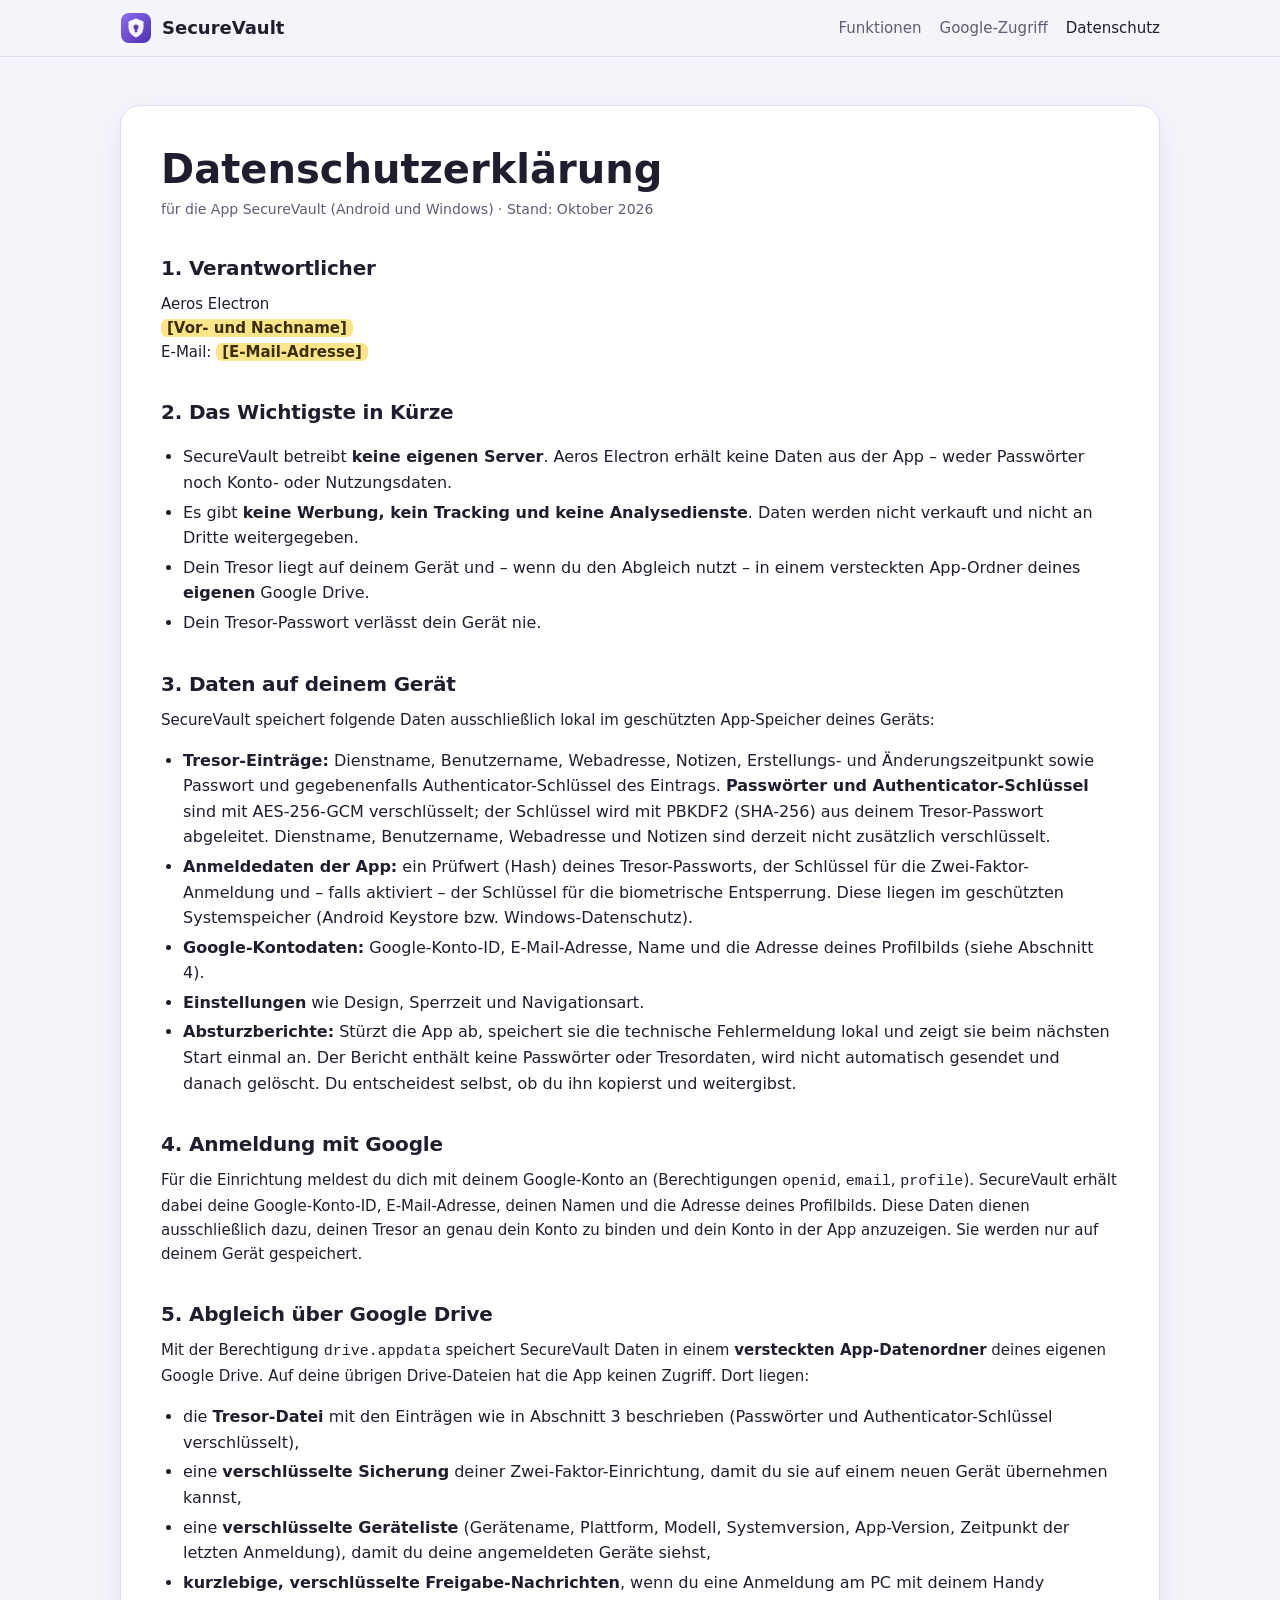
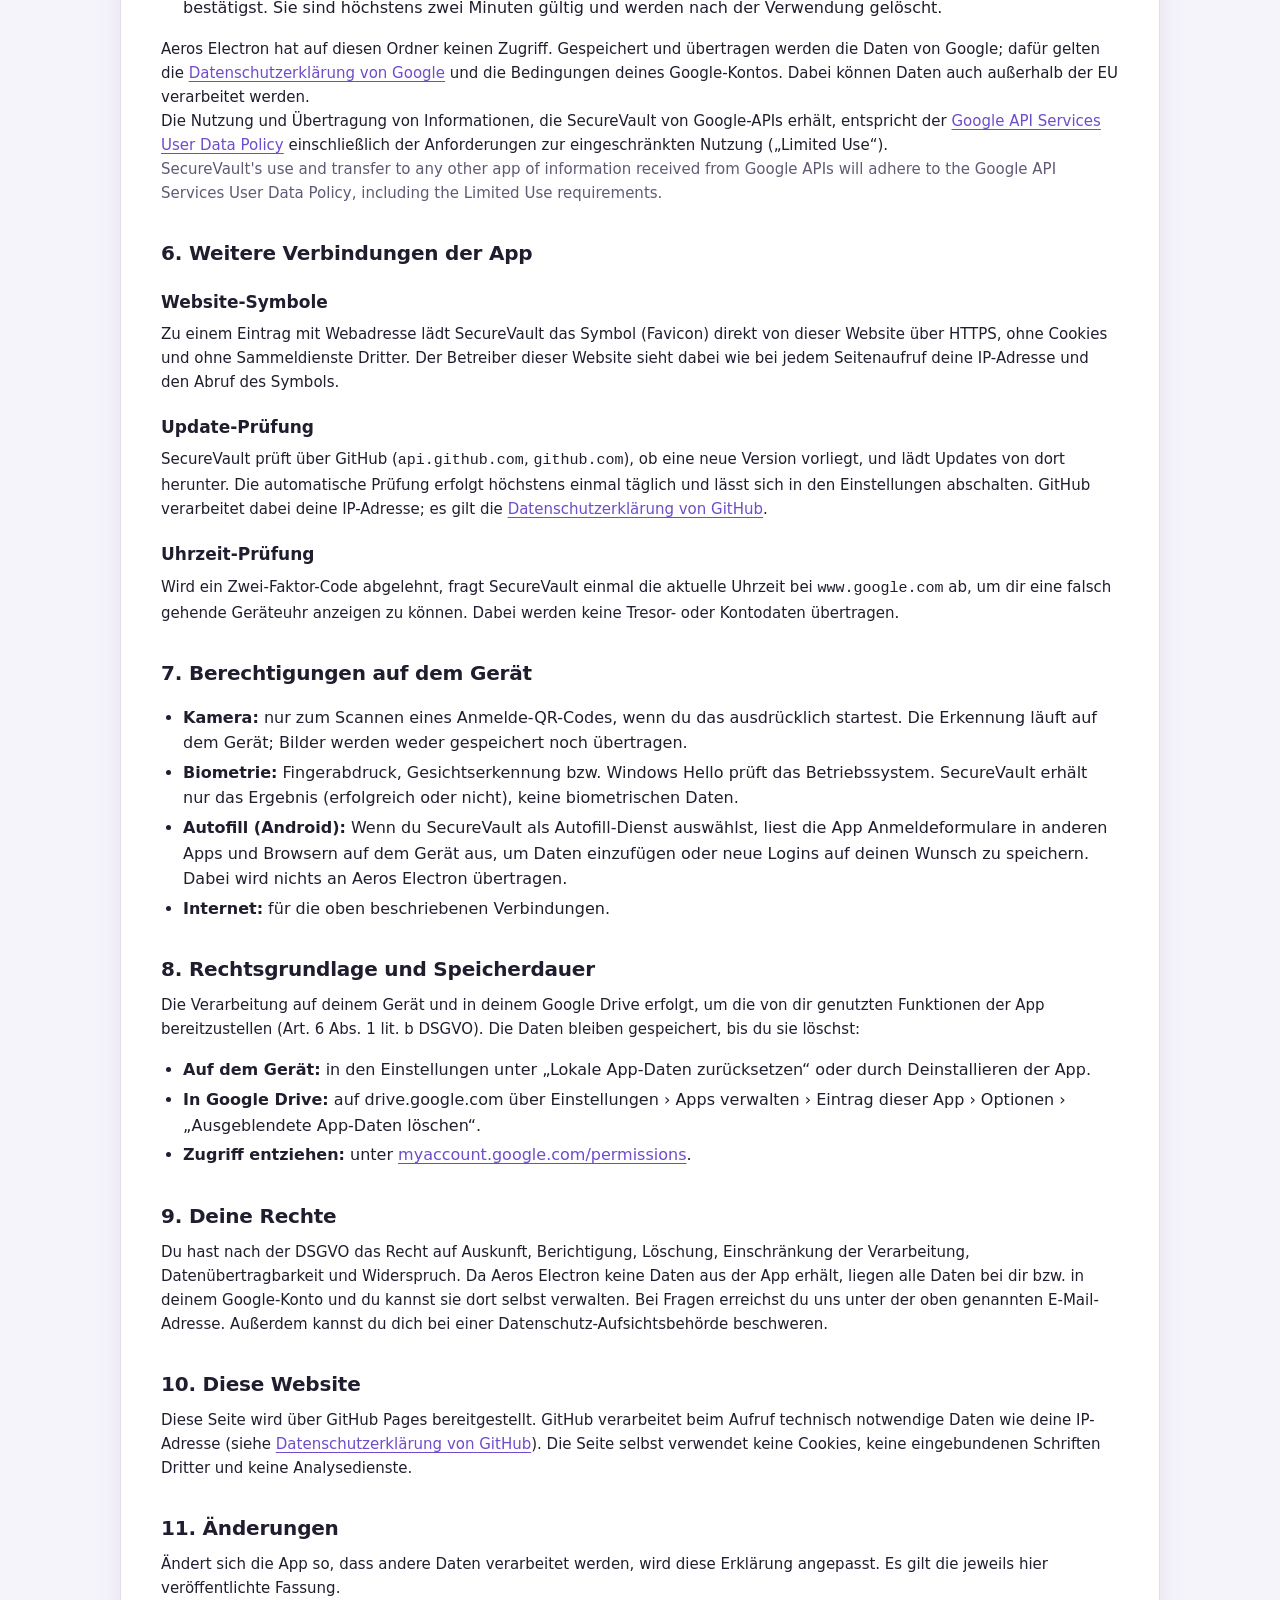
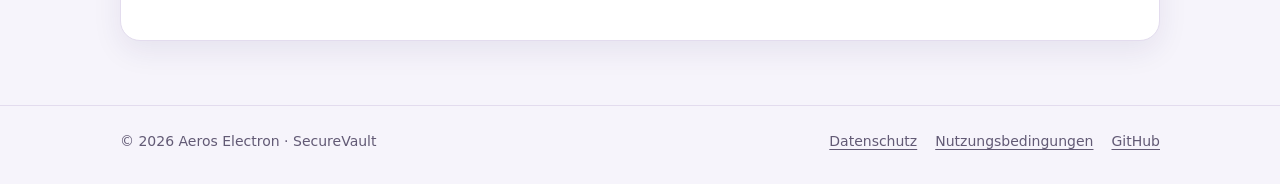
==== datenschutz.html @ 795720b9 "Add files via upload" ====
<!doctype html>
<html lang="de">
<head>
  <meta charset="utf-8">
  <meta name="viewport" content="width=device-width, initial-scale=1">
  <title>Datenschutzerklärung – SecureVault</title>
  <meta name="description" content="Datenschutzerklärung für die App SecureVault von Aeros Electron (Android und Windows).">
  <link rel="stylesheet" href="style.css">
</head>
<body>
  <header class="top">
    <div class="wrap">
      <a class="brand" href="./">
        <svg viewBox="0 0 64 64" aria-hidden="true">
          <defs><linearGradient id="g" x1="0" y1="0" x2="1" y2="1"><stop offset="0" stop-color="#8f6bf0"/><stop offset="1" stop-color="#4d2fae"/></linearGradient></defs>
          <rect x="2" y="2" width="60" height="60" rx="16" fill="url(#g)"/>
          <path d="M32 13 47 19v11c0 10-6.3 17.6-15 21-8.7-3.4-15-11-15-21V19z" fill="#fff" opacity=".95"/>
          <circle cx="32" cy="30" r="5" fill="#5a3bc2"/><rect x="29.5" y="32" width="5" height="9" rx="2.5" fill="#5a3bc2"/>
        </svg>
        SecureVault
      </a>
      <nav class="nav" aria-label="Hauptnavigation">
        <a href="./#funktionen">Funktionen</a>
        <a href="./#google">Google-Zugriff</a>
        <a href="datenschutz.html" aria-current="page">Datenschutz</a>
      </nav>
    </div>
  </header>

  <main class="wrap doc">
    <article class="card">
      <h1>Datenschutzerklärung</h1>
      <p class="stand">für die App SecureVault (Android und Windows) · Stand: Oktober 2026</p>

      <h2>1. Verantwortlicher</h2>
      <p>Aeros Electron<br>
        <span class="fill">[Vor- und Nachname]</span><br>
        E-Mail: <span class="fill">[E-Mail-Adresse]</span></p>

      <h2>2. Das Wichtigste in Kürze</h2>
      <ul>
        <li>SecureVault betreibt <strong>keine eigenen Server</strong>. Aeros Electron erhält keine Daten aus der App –
          weder Passwörter noch Konto- oder Nutzungsdaten.</li>
        <li>Es gibt <strong>keine Werbung, kein Tracking und keine Analysedienste</strong>. Daten werden nicht verkauft
          und nicht an Dritte weitergegeben.</li>
        <li>Dein Tresor liegt auf deinem Gerät und – wenn du den Abgleich nutzt – in einem versteckten App-Ordner
          deines <strong>eigenen</strong> Google Drive.</li>
        <li>Dein Tresor-Passwort verlässt dein Gerät nie.</li>
      </ul>

      <h2>3. Daten auf deinem Gerät</h2>
      <p>SecureVault speichert folgende Daten ausschließlich lokal im geschützten App-Speicher deines Geräts:</p>
      <ul>
        <li><strong>Tresor-Einträge:</strong> Dienstname, Benutzername, Webadresse, Notizen, Erstellungs- und
          Änderungszeitpunkt sowie Passwort und gegebenenfalls Authenticator-Schlüssel des Eintrags.
          <strong>Passwörter und Authenticator-Schlüssel</strong> sind mit AES-256-GCM verschlüsselt; der Schlüssel wird
          mit PBKDF2 (SHA-256) aus deinem Tresor-Passwort abgeleitet. Dienstname, Benutzername, Webadresse und Notizen
          sind derzeit nicht zusätzlich verschlüsselt.</li>
        <li><strong>Anmeldedaten der App:</strong> ein Prüfwert (Hash) deines Tresor-Passworts, der Schlüssel für die
          Zwei-Faktor-Anmeldung und – falls aktiviert – der Schlüssel für die biometrische Entsperrung. Diese liegen im
          geschützten Systemspeicher (Android Keystore bzw. Windows-Datenschutz).</li>
        <li><strong>Google-Kontodaten:</strong> Google-Konto-ID, E-Mail-Adresse, Name und die Adresse deines Profilbilds
          (siehe Abschnitt 4).</li>
        <li><strong>Einstellungen</strong> wie Design, Sperrzeit und Navigationsart.</li>
        <li><strong>Absturzberichte:</strong> Stürzt die App ab, speichert sie die technische Fehlermeldung lokal und
          zeigt sie beim nächsten Start einmal an. Der Bericht enthält keine Passwörter oder Tresordaten, wird nicht
          automatisch gesendet und danach gelöscht. Du entscheidest selbst, ob du ihn kopierst und weitergibst.</li>
      </ul>

      <h2>4. Anmeldung mit Google</h2>
      <p>Für die Einrichtung meldest du dich mit deinem Google-Konto an (Berechtigungen <code>openid</code>,
        <code>email</code>, <code>profile</code>). SecureVault erhält dabei deine Google-Konto-ID, E-Mail-Adresse,
        deinen Namen und die Adresse deines Profilbilds. Diese Daten dienen ausschließlich dazu, deinen Tresor an genau
        dein Konto zu binden und dein Konto in der App anzuzeigen. Sie werden nur auf deinem Gerät gespeichert.</p>

      <h2>5. Abgleich über Google Drive</h2>
      <p>Mit der Berechtigung <code>drive.appdata</code> speichert SecureVault Daten in einem <strong>versteckten
        App-Datenordner</strong> deines eigenen Google Drive. Auf deine übrigen Drive-Dateien hat die App keinen Zugriff.
        Dort liegen:</p>
      <ul>
        <li>die <strong>Tresor-Datei</strong> mit den Einträgen wie in Abschnitt 3 beschrieben (Passwörter und
          Authenticator-Schlüssel verschlüsselt),</li>
        <li>eine <strong>verschlüsselte Sicherung</strong> deiner Zwei-Faktor-Einrichtung, damit du sie auf einem neuen
          Gerät übernehmen kannst,</li>
        <li>eine <strong>verschlüsselte Geräteliste</strong> (Gerätename, Plattform, Modell, Systemversion, App-Version,
          Zeitpunkt der letzten Anmeldung), damit du deine angemeldeten Geräte siehst,</li>
        <li><strong>kurzlebige, verschlüsselte Freigabe-Nachrichten</strong>, wenn du eine Anmeldung am PC mit deinem Handy
          bestätigst. Sie sind höchstens zwei Minuten gültig und werden nach der Verwendung gelöscht.</li>
      </ul>
      <p>Aeros Electron hat auf diesen Ordner keinen Zugriff. Gespeichert und übertragen werden die Daten von Google;
        dafür gelten die <a href="https://policies.google.com/privacy?hl=de">Datenschutzerklärung von Google</a> und die
        Bedingungen deines Google-Kontos. Dabei können Daten auch außerhalb der EU verarbeitet werden.</p>
      <p>Die Nutzung und Übertragung von Informationen, die SecureVault von Google-APIs erhält, entspricht der
        <a href="https://developers.google.com/terms/api-services-user-data-policy">Google API Services User Data Policy</a>
        einschließlich der Anforderungen zur eingeschränkten Nutzung („Limited Use“).</p>
      <p class="muted" lang="en">SecureVault's use and transfer to any other app of information received from Google APIs
        will adhere to the Google API Services User Data Policy, including the Limited Use requirements.</p>

      <h2>6. Weitere Verbindungen der App</h2>
      <h3>Website-Symbole</h3>
      <p>Zu einem Eintrag mit Webadresse lädt SecureVault das Symbol (Favicon) direkt von dieser Website über HTTPS,
        ohne Cookies und ohne Sammeldienste Dritter. Der Betreiber dieser Website sieht dabei wie bei jedem Seitenaufruf
        deine IP-Adresse und den Abruf des Symbols.</p>
      <h3>Update-Prüfung</h3>
      <p>SecureVault prüft über GitHub (<code>api.github.com</code>, <code>github.com</code>), ob eine neue Version
        vorliegt, und lädt Updates von dort herunter. Die automatische Prüfung erfolgt höchstens einmal täglich und lässt
        sich in den Einstellungen abschalten. GitHub verarbeitet dabei deine IP-Adresse; es gilt die
        <a href="https://docs.github.com/de/site-policy/privacy-policies/github-general-privacy-statement">Datenschutzerklärung von GitHub</a>.</p>
      <h3>Uhrzeit-Prüfung</h3>
      <p>Wird ein Zwei-Faktor-Code abgelehnt, fragt SecureVault einmal die aktuelle Uhrzeit bei
        <code>www.google.com</code> ab, um dir eine falsch gehende Geräteuhr anzeigen zu können. Dabei werden keine
        Tresor- oder Kontodaten übertragen.</p>

      <h2>7. Berechtigungen auf dem Gerät</h2>
      <ul>
        <li><strong>Kamera:</strong> nur zum Scannen eines Anmelde-QR-Codes, wenn du das ausdrücklich startest.
          Die Erkennung läuft auf dem Gerät; Bilder werden weder gespeichert noch übertragen.</li>
        <li><strong>Biometrie:</strong> Fingerabdruck, Gesichtserkennung bzw. Windows Hello prüft das Betriebssystem.
          SecureVault erhält nur das Ergebnis (erfolgreich oder nicht), keine biometrischen Daten.</li>
        <li><strong>Autofill (Android):</strong> Wenn du SecureVault als Autofill-Dienst auswählst, liest die App
          Anmeldeformulare in anderen Apps und Browsern auf dem Gerät aus, um Daten einzufügen oder neue Logins auf
          deinen Wunsch zu speichern. Dabei wird nichts an Aeros Electron übertragen.</li>
        <li><strong>Internet:</strong> für die oben beschriebenen Verbindungen.</li>
      </ul>

      <h2>8. Rechtsgrundlage und Speicherdauer</h2>
      <p>Die Verarbeitung auf deinem Gerät und in deinem Google Drive erfolgt, um die von dir genutzten Funktionen der App
        bereitzustellen (Art. 6 Abs. 1 lit. b DSGVO). Die Daten bleiben gespeichert, bis du sie löschst:</p>
      <ul>
        <li><strong>Auf dem Gerät:</strong> in den Einstellungen unter „Lokale App-Daten zurücksetzen“ oder durch Deinstallieren der App.</li>
        <li><strong>In Google Drive:</strong> auf drive.google.com über Einstellungen › Apps verwalten › Eintrag dieser App ›
          Optionen › „Ausgeblendete App-Daten löschen“.</li>
        <li><strong>Zugriff entziehen:</strong> unter
          <a href="https://myaccount.google.com/permissions">myaccount.google.com/permissions</a>.</li>
      </ul>

      <h2>9. Deine Rechte</h2>
      <p>Du hast nach der DSGVO das Recht auf Auskunft, Berichtigung, Löschung, Einschränkung der Verarbeitung,
        Datenübertragbarkeit und Widerspruch. Da Aeros Electron keine Daten aus der App erhält, liegen alle Daten bei dir
        bzw. in deinem Google-Konto und du kannst sie dort selbst verwalten. Bei Fragen erreichst du uns unter der oben
        genannten E-Mail-Adresse. Außerdem kannst du dich bei einer Datenschutz-Aufsichtsbehörde beschweren.</p>

      <h2>10. Diese Website</h2>
      <p>Diese Seite wird über GitHub Pages bereitgestellt. GitHub verarbeitet beim Aufruf technisch notwendige Daten wie
        deine IP-Adresse (siehe <a href="https://docs.github.com/de/site-policy/privacy-policies/github-general-privacy-statement">Datenschutzerklärung von GitHub</a>).
        Die Seite selbst verwendet keine Cookies, keine eingebundenen Schriften Dritter und keine Analysedienste.</p>

      <h2>11. Änderungen</h2>
      <p>Ändert sich die App so, dass andere Daten verarbeitet werden, wird diese Erklärung angepasst. Es gilt die jeweils
        hier veröffentlichte Fassung.</p>
    </article>
  </main>

  <footer>
    <div class="wrap">
      <span>© 2026 Aeros Electron · SecureVault</span>
      <nav aria-label="Rechtliches">
        <a href="datenschutz.html">Datenschutz</a>
        <a href="nutzungsbedingungen.html">Nutzungsbedingungen</a>
        <a href="https://github.com/AerosElectron/SecureVault">GitHub</a>
      </nav>
    </div>
  </footer>
</body>
</html>
---- style.css ----
/* SecureVault – Projektseite (GitHub Pages). Keine externen Schriften oder Skripte. */
:root {
  --bg: #f6f4fb;
  --surface: #ffffff;
  --surface-2: #f1edf9;
  --text: #211d2e;
  --muted: #625a75;
  --line: #e3dcee;
  --accent: #6f4cc9;
  --accent-text: #ffffff;
  --accent-soft: #ece5fb;
  --shadow: 0 10px 30px rgba(41, 24, 84, 0.08);
}
@media (prefers-color-scheme: dark) {
  :root {
    --bg: #14111d;
    --surface: #1d1928;
    --surface-2: #262035;
    --text: #f4f1fb;
    --muted: #b9b0cc;
    --line: #342c46;
    --accent: #b59cf5;
    --accent-text: #160f26;
    --accent-soft: #2b2340;
    --shadow: 0 10px 30px rgba(0, 0, 0, 0.35);
  }
}

* { box-sizing: border-box; }
html { -webkit-text-size-adjust: 100%; }
body {
  margin: 0;
  background: var(--bg);
  color: var(--text);
  font: 16px/1.6 system-ui, -apple-system, "Segoe UI", Roboto, "Helvetica Neue", Arial, sans-serif;
}
a { color: var(--accent); text-underline-offset: 3px; }
a:hover { text-decoration-thickness: 2px; }

.wrap { width: min(1040px, 100% - 32px); margin-inline: auto; }

/* Kopfzeile */
.top {
  position: sticky; top: 0; z-index: 5;
  background: color-mix(in srgb, var(--bg) 88%, transparent);
  backdrop-filter: blur(10px);
  border-bottom: 1px solid var(--line);
}
.top .wrap { display: flex; align-items: center; justify-content: space-between; gap: 16px; padding-block: 12px; }
.brand { display: flex; align-items: center; gap: 10px; color: var(--text); text-decoration: none; font-weight: 700; font-size: 18px; }
.brand svg { width: 32px; height: 32px; flex: none; }
.nav { display: flex; gap: 18px; flex-wrap: wrap; font-size: 15px; }
.nav a { color: var(--muted); text-decoration: none; }
.nav a:hover, .nav a[aria-current="page"] { color: var(--text); }

/* Einstieg */
.hero { padding: 72px 0 40px; }
.eyebrow { font-size: 12px; letter-spacing: .14em; text-transform: uppercase; color: var(--accent); font-weight: 700; margin: 0 0 10px; }
.hero h1 { font-size: clamp(32px, 6vw, 52px); line-height: 1.1; margin: 0 0 16px; letter-spacing: -0.02em; max-width: 16ch; }
.lead { font-size: clamp(17px, 2.4vw, 20px); color: var(--muted); max-width: 60ch; margin: 0 0 28px; }
.actions { display: flex; gap: 12px; flex-wrap: wrap; }
.btn {
  display: inline-flex; align-items: center; gap: 8px;
  padding: 12px 20px; border-radius: 14px; font-weight: 650; text-decoration: none;
  border: 1px solid var(--line); color: var(--text); background: var(--surface);
}
.btn.primary { background: var(--accent); border-color: var(--accent); color: var(--accent-text); }
.btn:hover { filter: brightness(1.05); }
.platforms { margin-top: 18px; font-size: 14px; color: var(--muted); }

/* Abschnitte */
section { padding: 36px 0; }
h2 { font-size: clamp(24px, 3.4vw, 30px); margin: 0 0 18px; letter-spacing: -0.01em; }
.grid { display: grid; grid-template-columns: repeat(auto-fit, minmax(240px, 1fr)); gap: 16px; }
.card {
  background: var(--surface); border: 1px solid var(--line); border-radius: 20px;
  padding: 20px 22px; box-shadow: var(--shadow);
}
.card h3 { margin: 0 0 6px; font-size: 17px; }
.card p { margin: 0; color: var(--muted); font-size: 15px; }
.icon {
  width: 40px; height: 40px; border-radius: 12px; display: grid; place-items: center;
  background: var(--accent-soft); color: var(--accent); margin-bottom: 12px;
}
.icon svg { width: 22px; height: 22px; }
.note {
  background: var(--surface-2); border: 1px solid var(--line); border-radius: 18px; padding: 18px 22px;
}
.note p { margin: 0 0 10px; }
.note p:last-child { margin: 0; }

/* Rechtstexte */
.doc { padding: 48px 0 24px; }
.doc .card { padding: clamp(20px, 4vw, 40px); }
.doc h1 { font-size: clamp(28px, 5vw, 40px); margin: 0 0 6px; line-height: 1.15; }
.doc .stand { color: var(--muted); margin: 0 0 28px; font-size: 14px; }
.doc h2 { font-size: 20px; margin: 32px 0 8px; }
.doc h3 { font-size: 17px; margin: 20px 0 6px; }
.doc p, .doc li { color: var(--text); }
.doc ul { padding-left: 22px; }
.doc li { margin: 4px 0; }
.doc .muted { color: var(--muted); }
.fill { background: #ffe58a; color: #3a2d00; border-radius: 6px; padding: 0 6px; font-weight: 700; }

/* Fußzeile */
footer { border-top: 1px solid var(--line); margin-top: 40px; padding: 24px 0 40px; color: var(--muted); font-size: 14px; }
footer .wrap { display: flex; flex-wrap: wrap; gap: 10px 22px; justify-content: space-between; }
footer nav { display: flex; gap: 18px; flex-wrap: wrap; }
footer a { color: var(--muted); }

@media (max-width: 560px) {
  .nav { gap: 12px; font-size: 14px; }
  .nav a:not(:last-child) { display: none; } /* schmal: nur „Datenschutz“ */
  .hero { padding-top: 48px; }
}
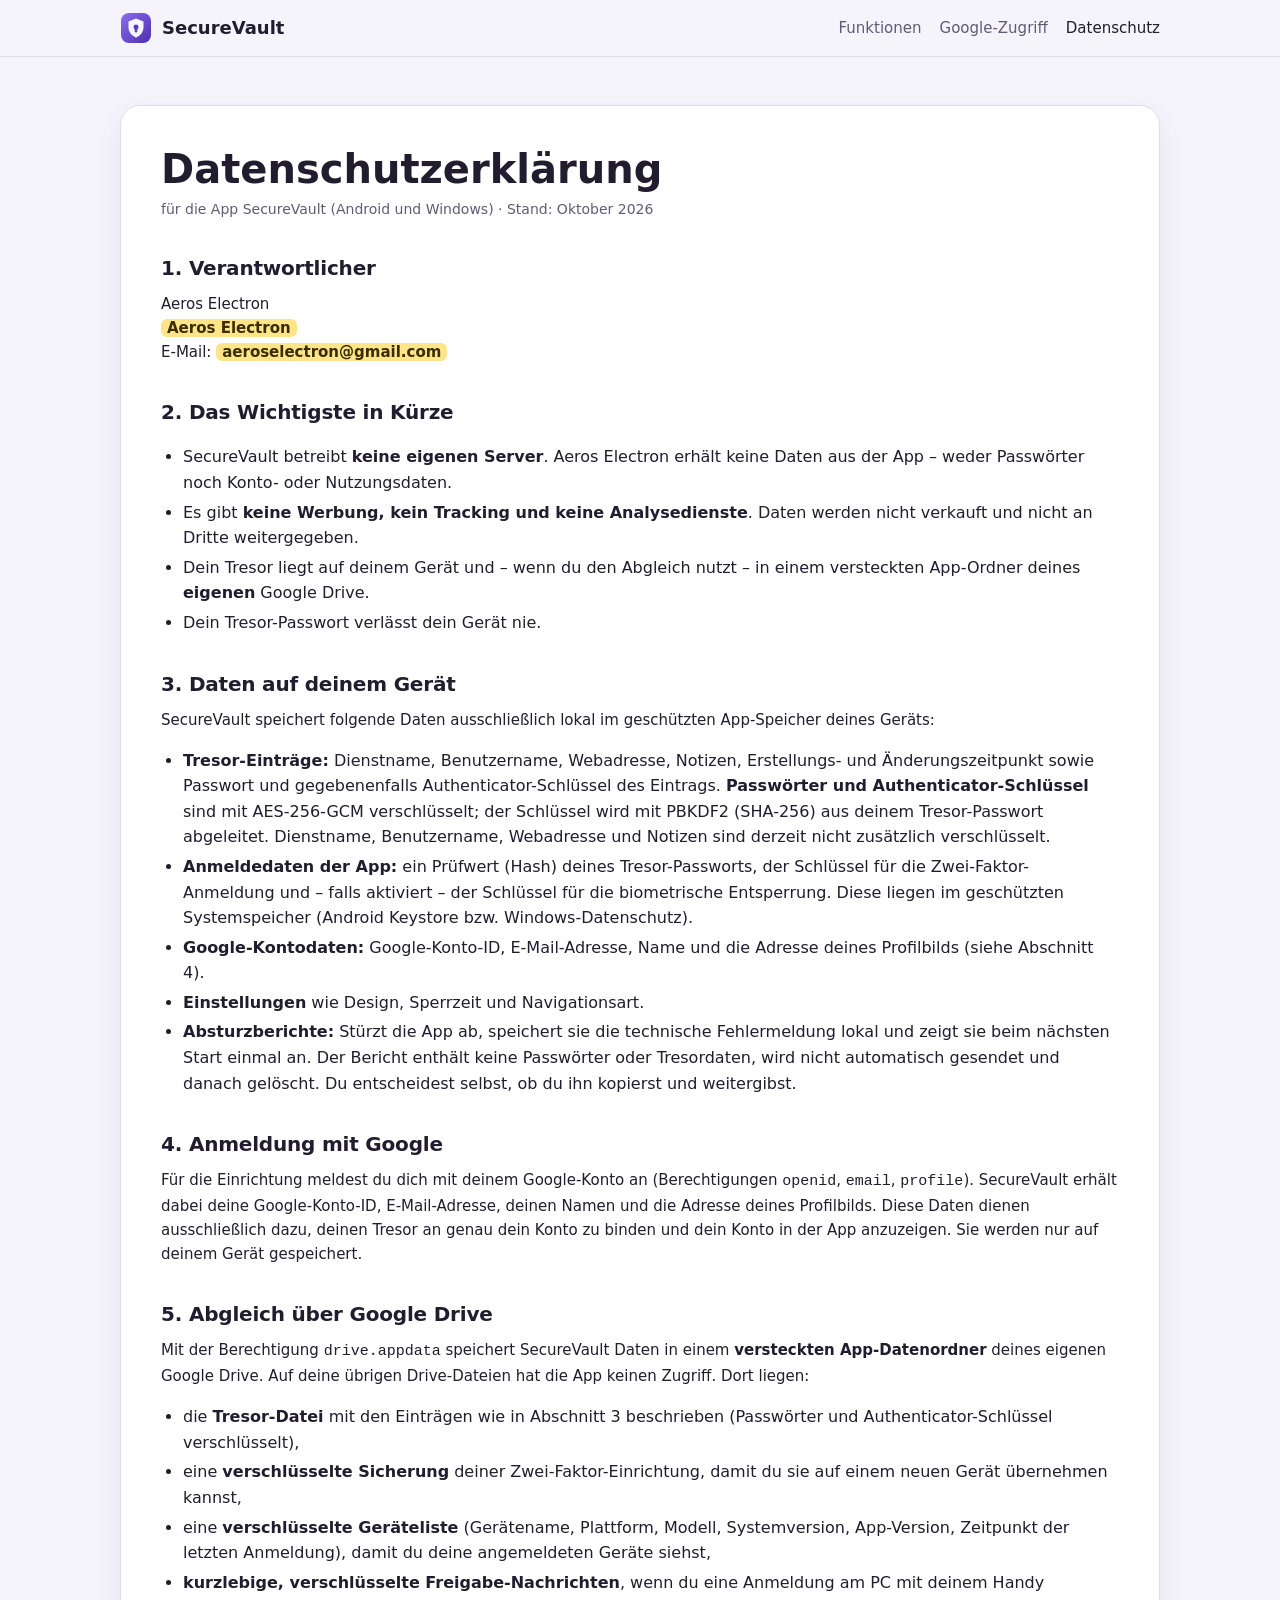
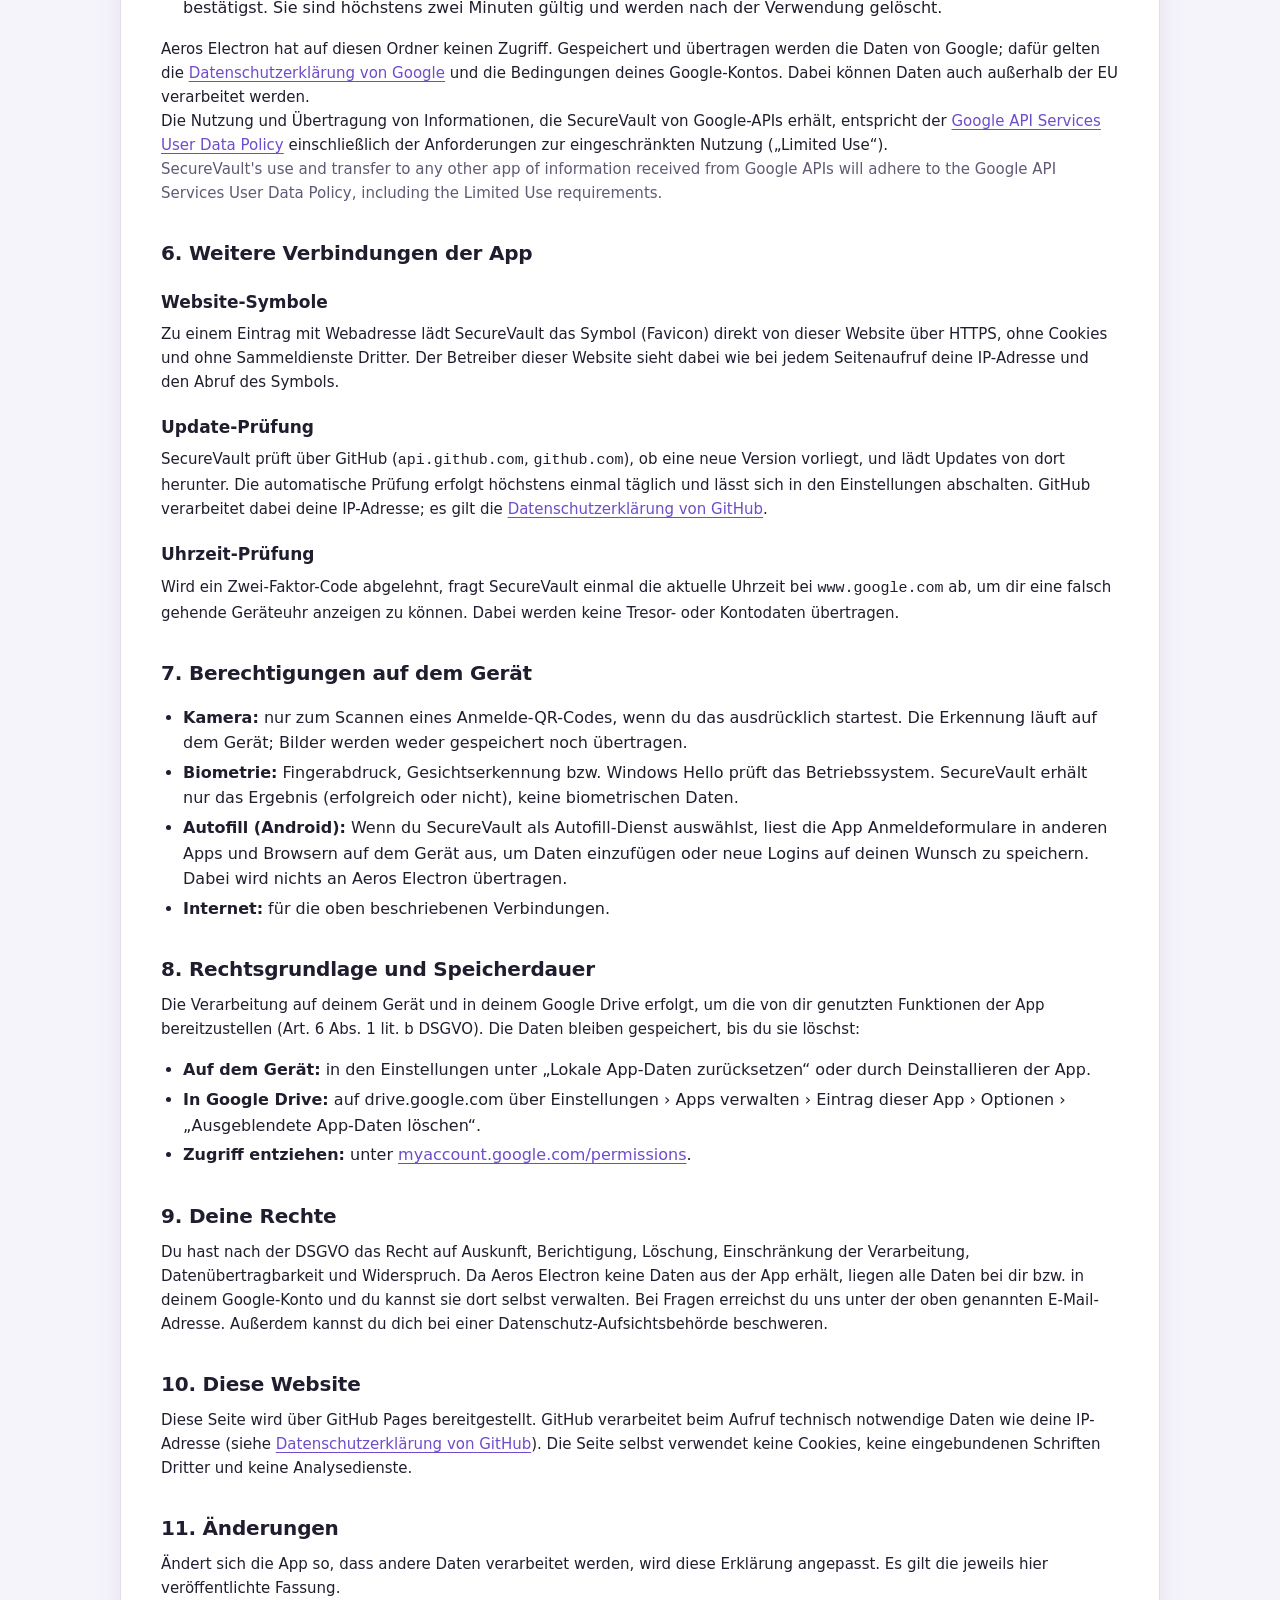
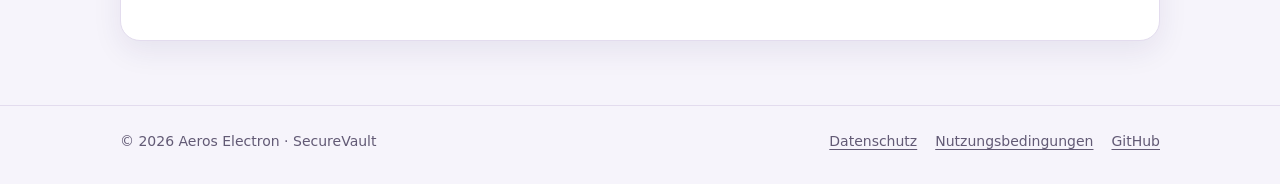
==== commit 58f343a2: "Change contact details for Aeros Electron Updated contact information for responsible party in daten" ====
--- a/datenschutz.html
+++ b/datenschutz.html
@@ -34,8 +34,8 @@
 
       <h2>1. Verantwortlicher</h2>
       <p>Aeros Electron<br>
-        <span class="fill">[Vor- und Nachname]</span><br>
-        E-Mail: <span class="fill">[E-Mail-Adresse]</span></p>
+        <span class="fill">Aeros Electron</span><br>
+        E-Mail: <span class="fill">aeroselectron@gmail.com</span></p>
 
       <h2>2. Das Wichtigste in Kürze</h2>
       <ul>
